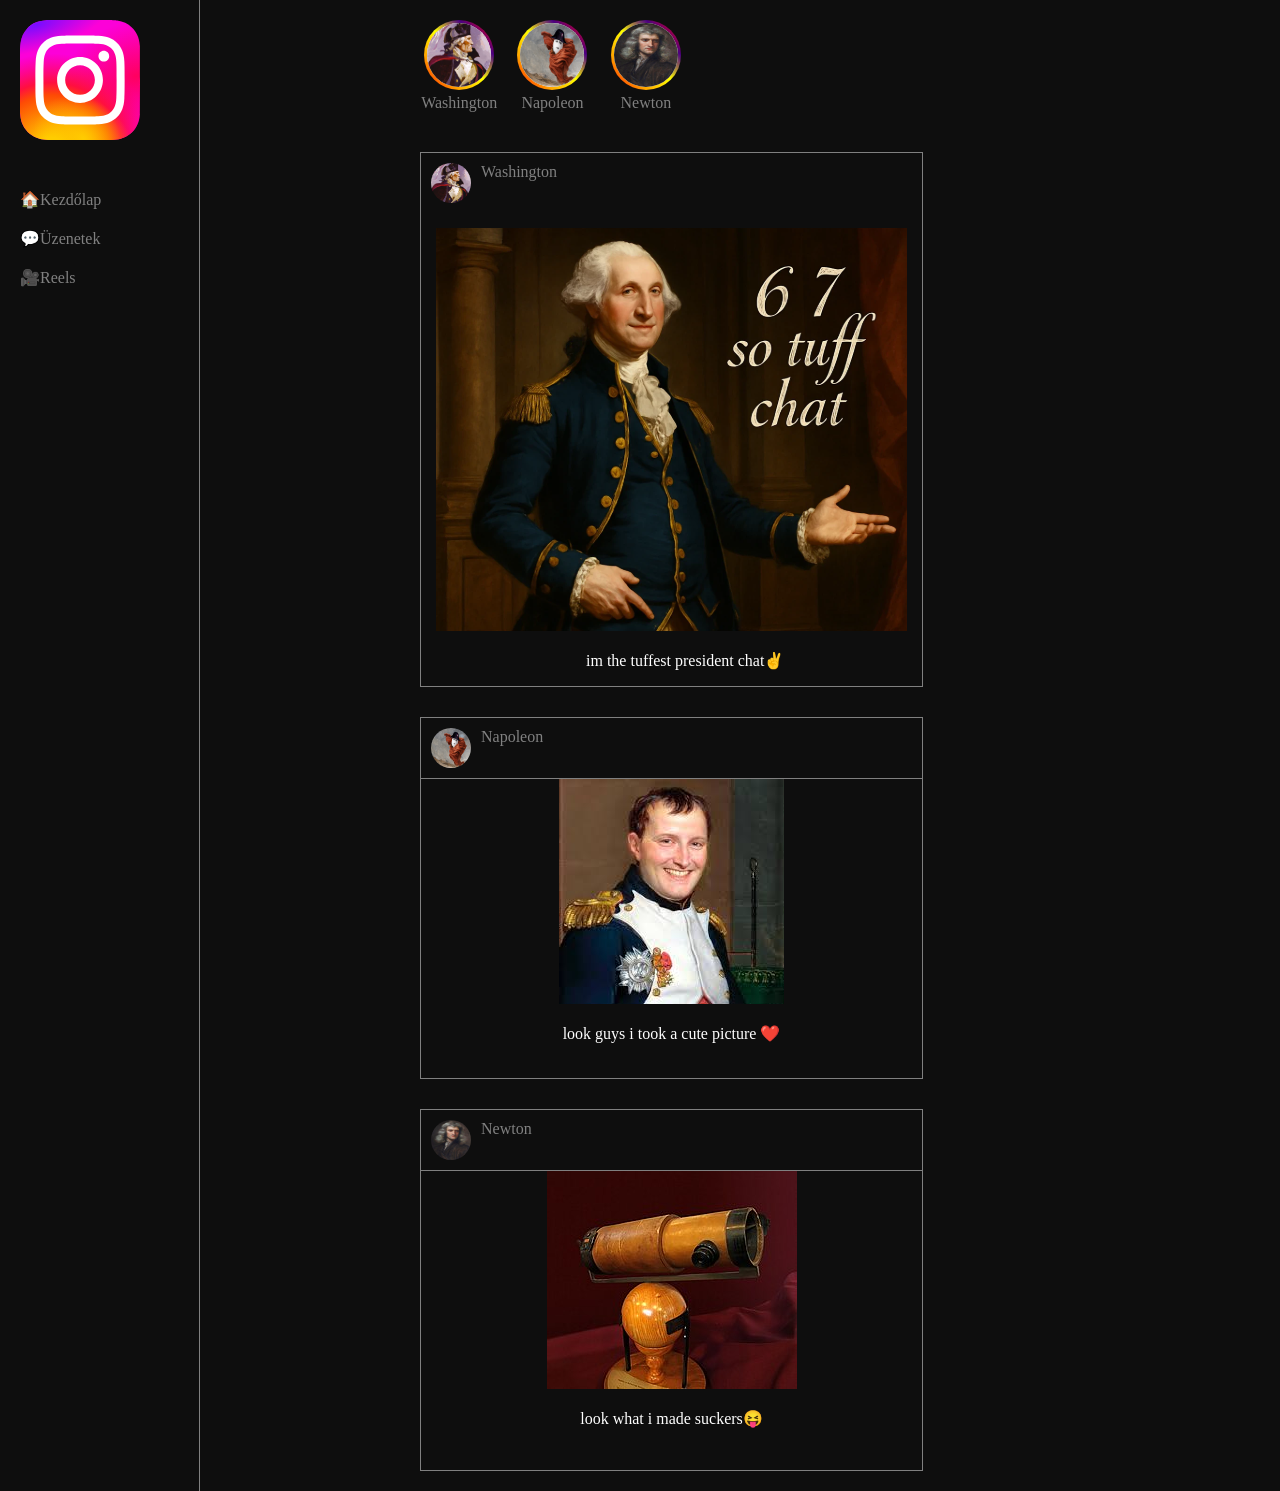
==== index.html @ dfaedd8a "story kep javitas" ====
<!DOCTYPE html>
<html lang="hu">
<head>
    <meta charset="UTF-8">
    <title>Főoldal</title>
    <link rel="stylesheet" href="fooldal.css">
</head>
<body>

<div class="insta">

    <aside class="aside">
        <img src=".//insta_kep_balfelso_sarok/Instagram_logo_2022.svg" class="logo">

        <nav>
            <ul class="menu">
                <li><a href="index.html">🏠Kezdőlap</a></li>
                <li><a href="#">💬Üzenetek</a></li>
                <li><a href="#">🎥Reels</a></li>
            </ul>
        </nav>
    </aside>

    <main class="profil">

        <section class="sztorik">

            <div class="story">
                <a href=".//George_Washington_kepek/washington_lo.jpg"><img src="George_Washington_kepek/washington_mog.png" alt=""></a>
                <a href=".//George_Washington_kepek/washington_lo.jpg">Washington</a>
            </div>

            <div class="story">
                <a href=".//Napoleon képek/ChatGPT Image Apr 23, 2026, 01_52_44 PM.png"><img src="Napoleon képek/65b3c13f-d25f-4e6f-9769-582aeef21e93.png" alt=""></a>
                <a href=".//Napoleon képek/65b3c13f-d25f-4e6f-9769-582aeef21e93.png">Napoleon</a>
            </div>

            <div class="story">
                <a href=".//Newton képek/faamialatt_gravitacio.webp"><img src="Newton képek/Newton_profilkep.jpg" alt=""></a>
                <a href=".//Newton képek/faamialatt_gravitacio.webp">Newton</a>
            </div>

        </section>

        <section class="posztok">

            <article class="post">

                <div class="post-header">
                    <img src=".//George_Washington_kepek/washington_mog.png">
                    <a href="washington.html">Washington</a>
                </div>

                <div class="postington-img">
                    <img src=".//George_Washington_kepek/washington_67.png">
                    <p>im the tuffest president chat✌️</p>
                </div>

            </article>

            <article class="post">

                <div class="post-header">
                    <img src=".//Napoleon képek/65b3c13f-d25f-4e6f-9769-582aeef21e93.png">
                    <a href="sunoleon.html">Napoleon</a>
                </div>

                <div class="post-img">
                    <img src=".//Napoleon képek/Napoleon Memes for Bonapartist Teens (@bonapartistmemes) • Facebook.png">
                    <p>look guys i took a cute picture ❤️ </p>
                </div>

            </article>

            <article class="post">

                <div class="post-header">
                    <img src=".//Newton képek/Newton_profilkep.jpg">
                    <a href="sablon1.html">Newton</a>
                </div>

                <div class="post-img">
                    <img src=".//Newton képek/Newton_fenytores_teleszkop.jpg">
                    <p>look what i made suckers😝</p>
                </div>

            </article>

        </section>

    </main>

</div>

</body>
</html>
---- fooldal.css ----
body {
    background-color: rgb(14, 14, 14);
    margin: 0;
}

* {
    color: white;
    font-family: 'Times New Roman', Times, serif;
    box-sizing: border-box;
}

.insta {
    display: grid;
    grid-template-columns: 200px 1fr;
    height: 100vh;
}


.aside {
    border-right: 1px solid gray;
    padding: 20px;
}

.logo {
    width: 120px;
    margin-bottom: 30px;
}

.menu {
    list-style: none;
    padding: 0;
}

.menu li {
    margin-bottom: 20px;
}

a {
    color: gray;
    text-decoration: none;
}

a:hover {
    color: white;
}


.profil {
    padding: 20px;
    max-width: 700px;
    margin-left: 200px;
}


.sztorik {
    display: grid;
    grid-template-columns: 1fr 1fr 1fr 380px;
    gap: 15px;
    margin-bottom: 40px;
}


.story {
    text-align: center;
}

.story img {
  width: 70px;
  height: 70px;
  border-radius: 50%;
  border: 3px solid transparent;
  background: linear-gradient(white, white) padding-box,
              linear-gradient(45deg, red, orange, yellow, indigo, red) border-box;
}

.story p {
    margin-top: 5px;
    font-size: 12px;
}


.posztok {
    display: grid;
    grid-template-columns: 1fr;
    gap: 30px;
    max-width: 500px;
}

.post {
    border: 1px solid gray;
}


.post-header {
    display: grid;
    grid-template-columns: 40px auto;
    margin: auto;
    padding: 10px;
    gap: 10px;
}

.post-header img {
    width: 40px;
    height: 40px;
    border-radius: 50%;
}


.post-img {
    height: 300px;
    border-top: 1px solid gray;
    text-align: center;
    height: 300px;
}

.postington-img {
    margin: 15px;
}

.postington-img p {
    margin-left: 150px;
}


@media (max-width: 600px) {

    .insta   {
        grid-template-columns: 1fr;
    }

    .aside{
        border-right: none;
        border-bottom: 1px solid gray;
    }

    .profil {
        margin-left: 0;
    }

    .posztok {
        max-width: 100%;
    }

    .post-img {
        height: 250px;
    }

    .postington-img {
        height: 250;
    }
}
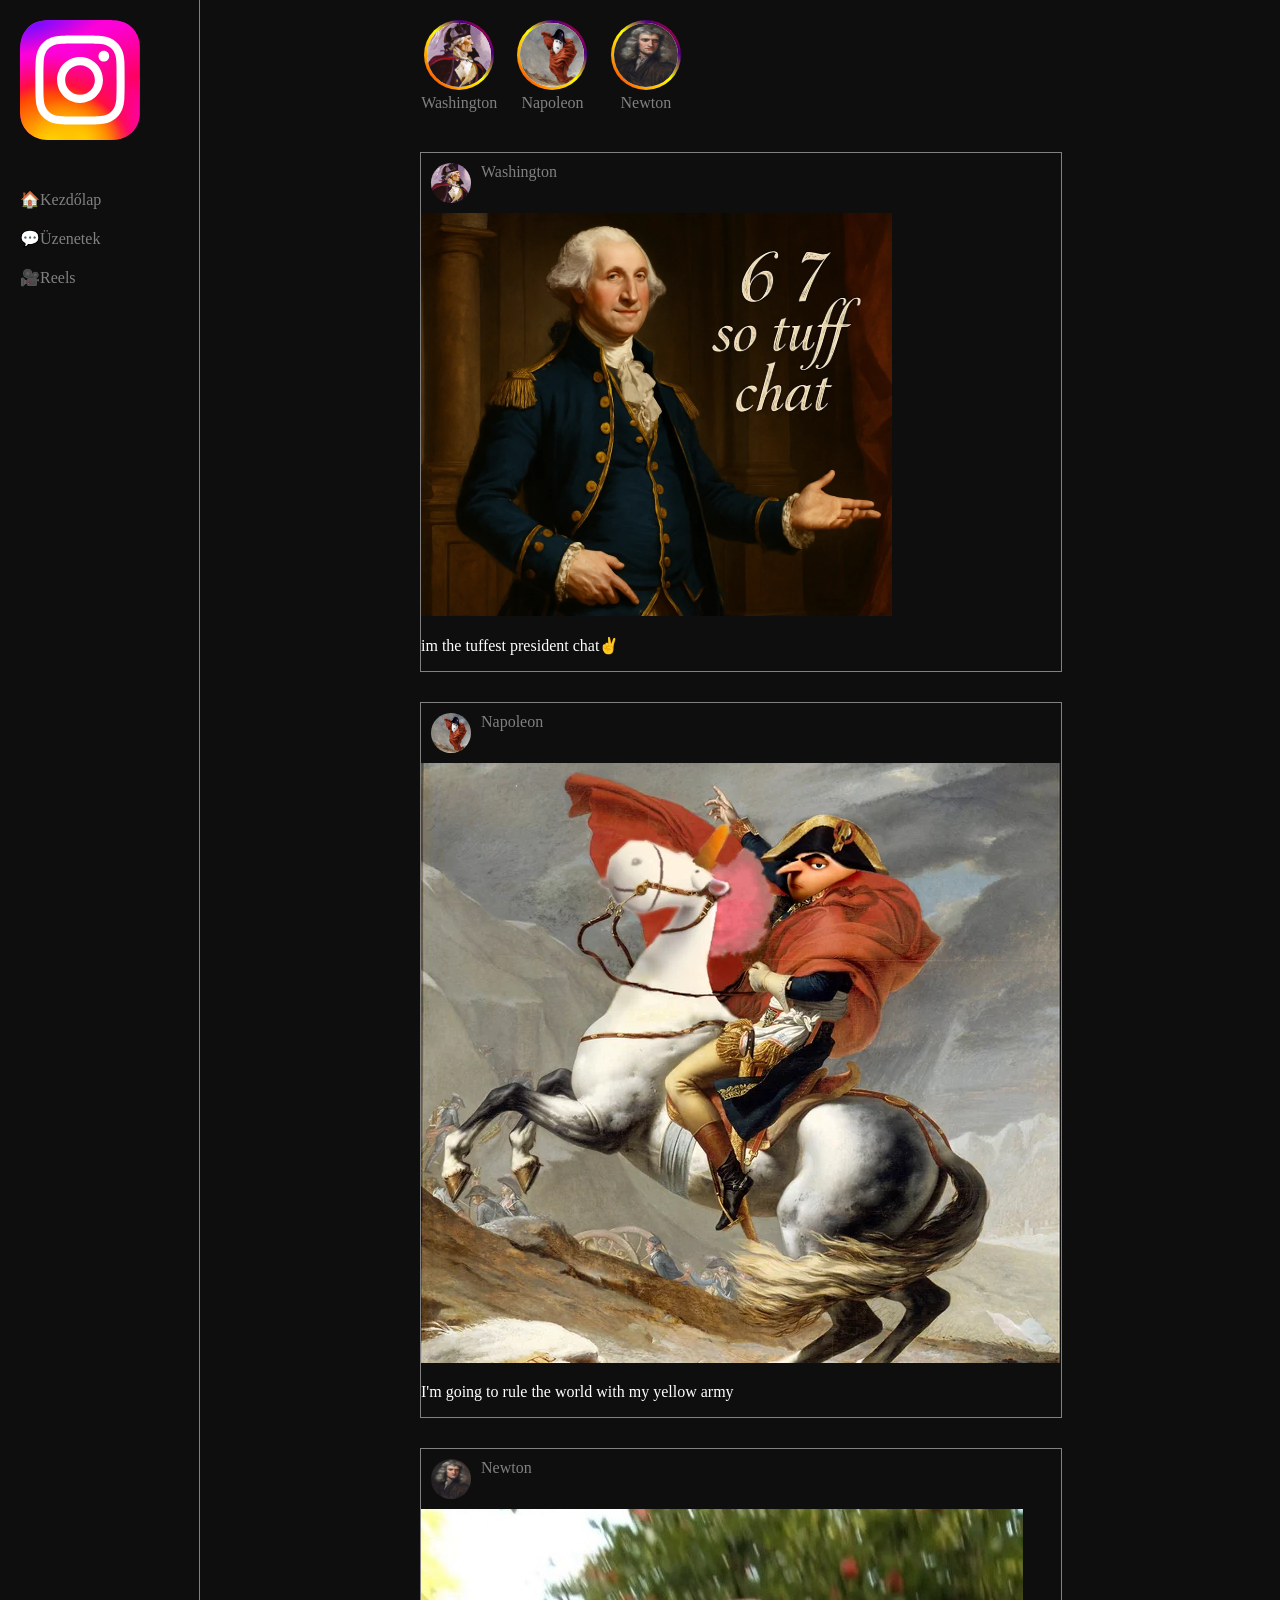
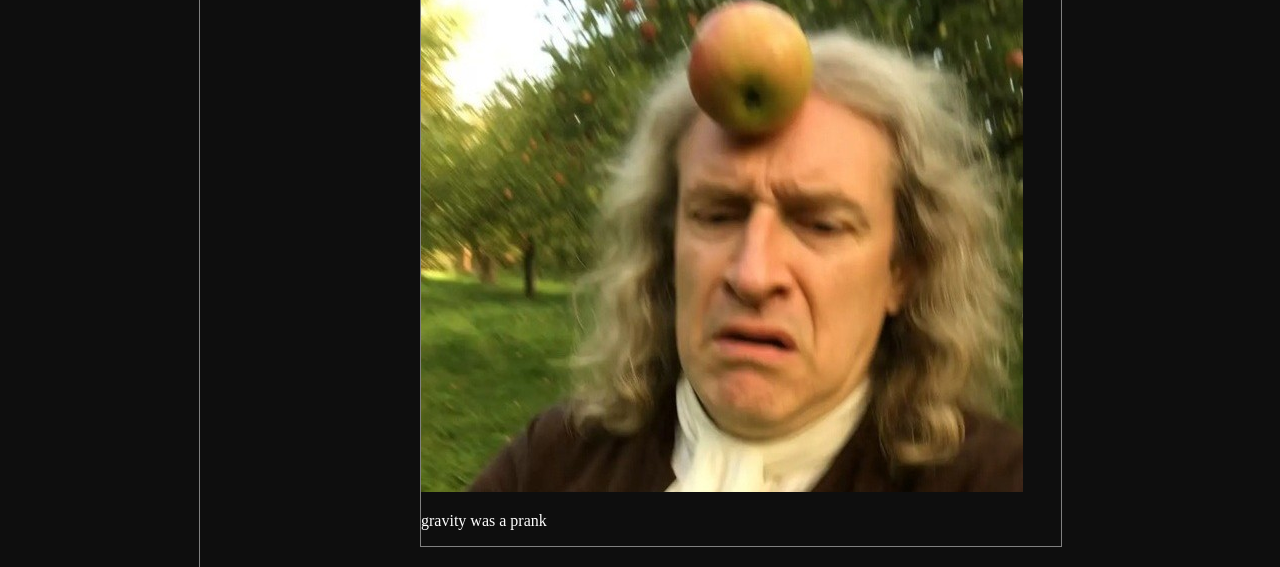
==== commit c827cd9f: "egyeb fejlesztesek" ====
--- a/index.html
+++ b/index.html
@@ -15,8 +15,8 @@
         <nav>
             <ul class="menu">
                 <li><a href="index.html">🏠Kezdőlap</a></li>
-                <li><a href="#">💬Üzenetek</a></li>
-                <li><a href="#">🎥Reels</a></li>
+                <li><a href="uzenetek.html">💬Üzenetek</a></li>
+                <li><a href="reels.html">🎥Reels</a></li>
             </ul>
         </nav>
     </aside>
@@ -26,13 +26,13 @@
         <section class="sztorik">
 
             <div class="story">
-                <a href=".//George_Washington_kepek/washington_lo.jpg"><img src="George_Washington_kepek/washington_mog.png" alt=""></a>
-                <a href=".//George_Washington_kepek/washington_lo.jpg">Washington</a>
+                <a href="./George_Washington_kepek/instastorymeetup.png"><img src="George_Washington_kepek/washington_mog.png" alt=""></a>
+                <a href=".//George_Washington_kepek/instastorymeetup.png">Washington</a>
             </div>
 
             <div class="story">
                 <a href=".//Napoleon képek/ChatGPT Image Apr 23, 2026, 01_52_44 PM.png"><img src="Napoleon képek/65b3c13f-d25f-4e6f-9769-582aeef21e93.png" alt=""></a>
-                <a href=".//Napoleon képek/65b3c13f-d25f-4e6f-9769-582aeef21e93.png">Napoleon</a>
+                <a href=".//Napoleon képek/ChatGPT Image Apr 23, 2026, 01_52_44 PM.png">Napoleon</a>
             </div>
 
             <div class="story">
@@ -51,7 +51,7 @@
                     <a href="washington.html">Washington</a>
                 </div>
 
-                <div class="postington-img">
+                <div class="postington-img1">
                     <img src=".//George_Washington_kepek/washington_67.png">
                     <p>im the tuffest president chat✌️</p>
                 </div>
@@ -65,9 +65,9 @@
                     <a href="sunoleon.html">Napoleon</a>
                 </div>
 
-                <div class="post-img">
-                    <img src=".//Napoleon képek/Napoleon Memes for Bonapartist Teens (@bonapartistmemes) • Facebook.png">
-                    <p>look guys i took a cute picture ❤️ </p>
+                <div class="post-img2">
+                    <img src=".//napoleon-gru-v0-owp7g7jq501a1.webp">
+                    <p>I'm going to rule the world with my yellow army</p>
                 </div>
 
             </article>
@@ -79,9 +79,9 @@
                     <a href="sablon1.html">Newton</a>
                 </div>
 
-                <div class="post-img">
-                    <img src=".//Newton képek/Newton_fenytores_teleszkop.jpg">
-                    <p>look what i made suckers😝</p>
+                <div class="post-img3">
+                    <img src=".//68373b0c60bc0.jpeg">
+                    <p>gravity was a prank</p>
                 </div>
 
             </article>
--- a/fooldal.css
+++ b/fooldal.css
@@ -113,13 +113,6 @@
     height: 300px;
 }
 
-.postington-img {
-    margin: 15px;
-}
-
-.postington-img p {
-    margin-left: 150px;
-}
 
 
 @media (max-width: 600px) {
@@ -138,14 +131,12 @@
     }
 
     .posztok {
-        max-width: 100%;
+        max-width: 1vw;
     }
 
     .post-img {
         height: 250px;
+        margin: 50px;
     }
 
-    .postington-img {
-        height: 250;
-    }
 }
